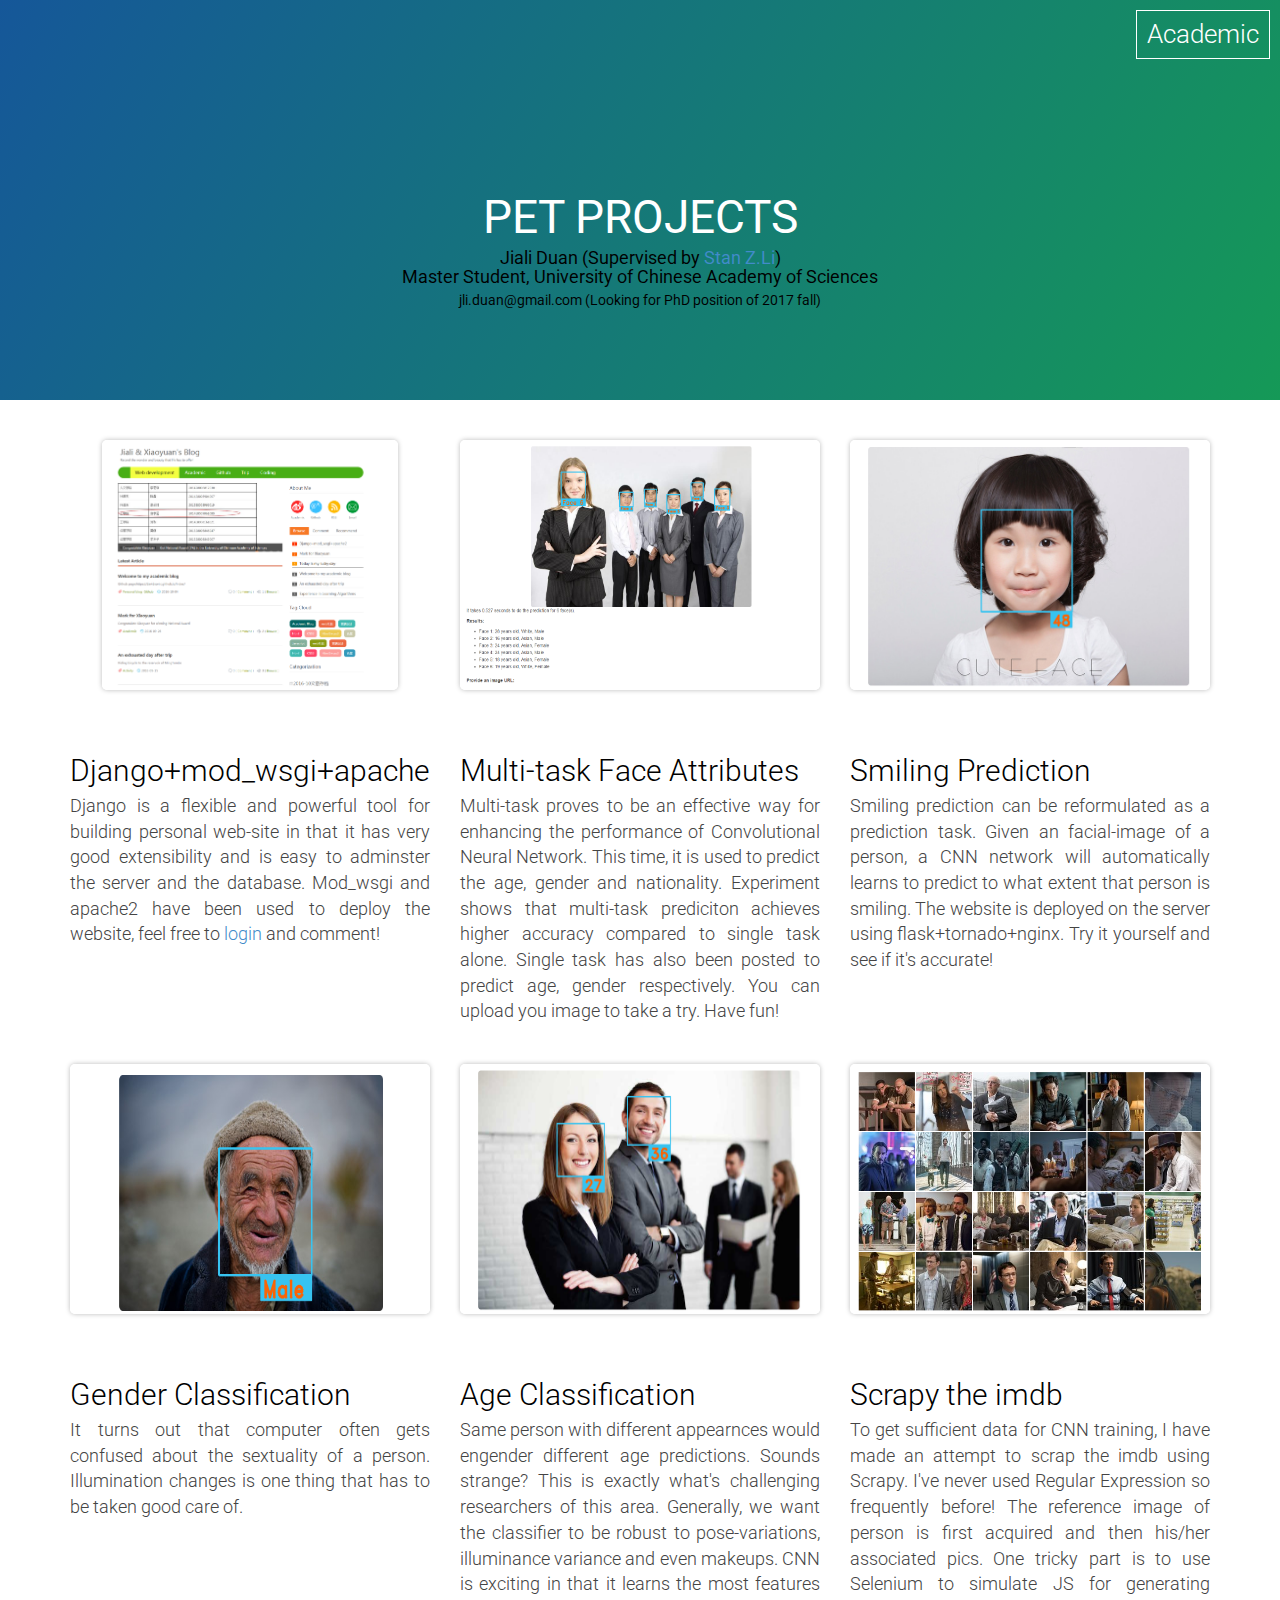
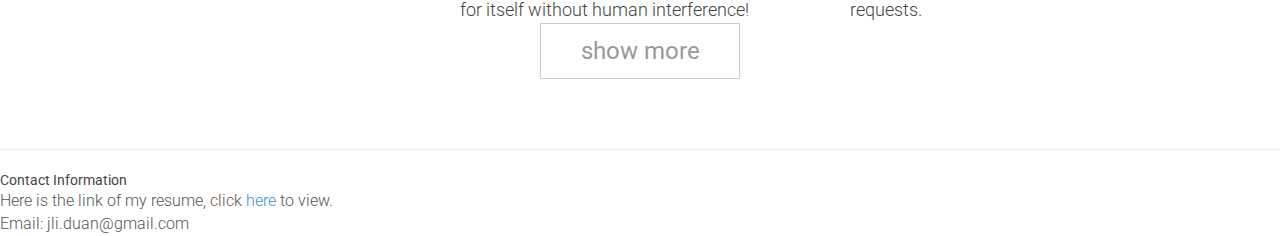
==== index.html @ deeccc16 "index" ====
<!DOCTYPE html>
<html>

  <head>
    <meta charset='utf-8'>
    <meta http-equiv="X-UA-Compatible" content="chrome=1">
    <meta name="description" content="Duanjiali.GitHub.io : Project Page">
    <link href="css/bootstrap.min.css" rel="stylesheet" media="screen">
    <link href="style.css" rel="stylesheet">
    <link href='http://fonts.googleapis.com/css?family=Roboto:400,300,500' rel='stylesheet' type='text/css'>
    <link href='stylesheets/github-light.css' rel='stylesheet' type='text/css'>
    <link href='stylesheets/sytlesheet.css' rel='stylesheet' type='text/css'>
    <script src="js/jquery-1.11.1.min.js"></script>
    <title>Pet Projects</title>
  </head>

  <body>

    <!-- HEADER -->
<div id="header" class="bg1">
  <div id="topnav">
    <ul>
      <li><a href="https://davidsonic.github.io/index/">Academic</a></li>
    </ul>
  </div>
  <div id="headerblob">
    <div id="headertext">
      <div id="headername">PET PROJECTS</div>
      <div id="htdesc">Jiali Duan (Supervised by <a href="http://www.cbsr.ia.ac.cn/users/szli/">Stan Z.Li</a>)</div>
      <div id="htdesc">Master Student, University of Chinese Academy of Sciences</div>
      <div id="htem">jli.duan@gmail.com (Looking for PhD position of 2017 fall)</div>
    </div>
  </div>
</div>

<div class="container">

   <div class="row">
       <div class="col-md-4"> 
           <div class="pp">
              <a href="http://159.226.21.92:5901">
                <img src="images/django-blog.png" class="imgb">
              </a>
           </div>
           <div class="ppt">Django+mod_wsgi+apache</div>
           <div class="ppd">Django is a flexible and powerful tool for building 
           personal web-site in that it has very good extensibility and is easy to adminster the server and the database. Mod_wsgi and apache2 have been used to deploy the website, feel free to <a href="http://159.226.21.92:5901"> login </a>and comment!</div>
       </div>

       <div class="col-md-4"> 
           <div class="pp">
              <a href="http://159.226.21.92/caffe_app/multi_task/">
                <img src="images/multi-task.png" class="imgb">
              </a>
           </div>
           <div class="ppt">Multi-task Face Attributes</div>
           <div class="ppd">Multi-task proves to be an effective way for enhancing the performance of Convolutional Neural Network. This time, it is used to predict the age, gender and nationality. Experiment shows that multi-task prediciton achieves higher accuracy compared to single task alone. Single task has also been posted to predict age, gender respectively. You can upload you image to take a try. Have fun!</div>
       </div>

       <div class="col-md-4"> 
           <div class="pp">
              <a href="http://159.226.21.92/caffe_app/smile/">
                <img src="images/smile.png" class="imgb">
              </a>
           </div>
           <div class="ppt">Smiling Prediction</div>
           <div class="ppd">Smiling prediction can be reformulated as a prediction task. Given an facial-image of a person, a CNN network will automatically learns to predict to what extent that person is smiling. The website is deployed on the server using flask+tornado+nginx. Try it yourself and see if it's accurate!</div>
       </div>

  </div>  
  <br><br>


     <div class="row">

       <div class="col-md-4"> 
           <div class="pp">
              <a href="http://159.226.21.92/caffe_app/gender">
                <img src="images/gender.png" class="imgb">
              </a>
           </div>
           <div class="ppt">Gender Classification</div>
           <div class="ppd">It turns out that computer often gets confused about the sextuality of a person. Illumination changes is one thing that has to be taken good care of.</div>
       </div>

       <div class="col-md-4"> 
           <div class="pp">
              <a href="http://159.226.21.92/caffe_app/age">
                <img src="images/age.png" class="imgb">
              </a>
           </div>
           <div class="ppt">Age Classification</div>
           <div class="ppd">Same person with different appearnces would engender different age predictions. Sounds strange? This is exactly what's challenging researchers of this area. Generally, we want the classifier to be robust to pose-variations, illuminance variance and even makeups. CNN is exciting in that it learns the most features for itself without human interference!</div>
       </div>

       <div class="col-md-4"> 
           <div class="pp">
              <a href="">
                <img src="images/spider.png" class="imgb">
              </a>
           </div>
           <div class="ppt">Scrapy the imdb</div>
           <div class="ppd">To get sufficient data for CNN training, I have made an attempt to scrap the imdb using Scrapy. I've never used Regular Expression so frequently before! The reference image of person is first acquired and then his/her associated pics. One tricky part is to use Selenium to simulate JS for generating requests.</div>
       </div>

     </div> 


     <div class="showmore" id="showmorepubs">
       show more
       </div>

    <div id="morepubs">

     <div class="row">

       <div class="col-md-4"> 
           <div class="pp">
              <a href="http://159.226.21.92/labelling/">
                <img src="images/labelling.png" class="imgb">
              </a>
           </div>
           <div class="ppt">Online Face Labelling</div>
           <div class="ppd">To collect enough training samples for facial attributes analysis, we develop an online face labelling system using django+uwsgi+nginx. The initial pictures for annotation already contain bounding boxes and facial landmarks. These metadata were obtained through requesting our crawled pictures to LinkFace API, a well known deep learning company. After that, people only have to semi-annotate the pictures for multi-task facial attributes recognition. </div>
       </div>

       <div class="col-md-4"> 
           <div class="pp">
              <a href="http://159.226.21.92/video_recog">
                <img src="images/video_recognition.png" class="imgb">
              </a>
           </div>
           <div class="ppt">Video Recognition</div>
           <div class="ppd">The academic and industrial community has seen a wide range of applications of CNN in image tasks, here we try CNN on the task of video recognition. Here we use the two-stream Convolultional network to capture the spatial stream and temporal stream respectively.</div>
       </div>

       <div class="col-md-4"> 
           <div class="pp">
              <a href="https://davidsonic.github.io/Project/face_detect.html">
                <img src="images/face-detection.png" class="imgb">
              </a>
           </div>
           <div class="ppt">Ultimate Face Detector</div>
           <div class="ppd">Previous face detectors are not as robust as we want them to be in terms of large pose-variations, occlusions, illumination changes and small faces. Therefore, I've trained a powerful a face detector that can handle the above issues with near real time efficiency. The detector achieves over 95% mAP on FDDB and is yet to be incorporated in a commercial application framework.</div>
       </div>

     </div> 


     <div class="row">

       <div class="col-md-4"> 
           <div class="pp">
              <a href="http://159.226.21.92/caffe_app/porn/">
                <img src="images/porn.png" class="imgb">
              </a>
           </div>
           <div class="ppt">Porn/Non-porn Classification</div>
           <div class="ppd">Thanks to the representation ability of CNN, the accuracy of image classification task is greatly enhanced. This demo is a simulation of Yahoo porn/non-porn classification engine.</div>
       </div>

       <div class="col-md-4"> 
           <div class="pp">
              <a href="https://davidsonic.github.io/Project/face_liveness.html">
                <img src="images/face-antispoofing.png" class="imgb">
              </a>
           </div>
           <div class="ppt">Face Antispoofing</div>
           <div class="ppd">Face liveness detection alias antispoofing is an important application of deep learning for online registration, especially to banks, stock company etc. It mainly consists of face detection and facial landmark detection module, followed by face recognition. This is an android implementation of face-antispoofing function.</div>
       </div>

       <div class="col-md-4"> 
           <div class="pp">
              <a href="">
                <img src="images/style-transfer.png" class="imgb">
              </a>
           </div>
           <div class="ppt">Style Transfer</div>
           <div class="ppd">The paper "A Neural Algorithm of Artistic Style" has aroused great interests among young researchers and young girls alike! Recently, I have seen that a lot of applications had updated their apps with this new fucntion. So I also implemented one myself for fun!</div>
       </div>

     </div> <!--row-->


      <div class="row">

       <div class="col-md-4"> 
           <div class="pp">
              <a href="http://159.226.21.92/caffe_app/face_detector/">
                <img src="images/face_cascade.png" class="imgb">
              </a>
           </div>
           <div class="ppt">Cascaded Face Detector</div>
           <div class="ppd">"A Convolutional Neural Network Cascade for Face Detection" is the first CVPR paper that employs cascaded CNN for face detection, which receives a wide range of attention from the acadmic community. The code is never published, therefore I reimplemented the 12-net, 24-net and 48-net for detection and calibration respectively following the paradigm of hard-negative mining.</div>
       </div>

       <div class="col-md-4"> 
           <div class="pp">
              <a href="http://159.226.21.92/caffe_app/similarity/">
                <img src="images/face-verification.png" class="imgb">
              </a>
           </div>
           <div class="ppt">Online Face Verification</div>
           <div class="ppd">Face Verification is the core module of face recognition. The process
           of face retrieval can be seen as a series of face verifications. DeepId2 is one of the most
           well-known face verification algorithms thanks to its loss design and its CNN architecture. Although more and more complicated network structures have been proposed, this one is classic!</div>
       </div>


       <div class="col-md-4"> 
           <div class="pp">
              <a href="https://davidsonic.github.io/Project/GAN.html">
                <img src="images/GAN2.png" class="imgb">
              </a>
           </div>
           <div class="ppt">Two Stage GAN</div>
           <div class="ppd">Although much progress has been made in Generative Adversarial Network, this one is considered to be another milestone in its latest development. It achieves the adverse function of Image Captioning--ie. given a text, output an image according to the description. The implementation of two-stage GAN involves the combination of Torch and Tensorflow, which is really exhilarating.</div>
       </div>

     </div> <!--row-->


     <div class="row">

     <div class="col-md-4"> 
           <div class="pp">
              <a href="https://davidsonic.github.io/Project/RL.html">
                <img src="images/RL-example.png" class="imgb">
              </a>
           </div>
           <div class="ppt">Reinforcement Learning</div>
           <div class="ppd">I only knew how to use A* and IDA* searching algorighms for solving the maze problem when I was participating ACM proramming competition. Now, thanks to the help of Reinforcement Learning, I could devise deep Q network to choose action based on the feedback of the environment. </div>
       </div>


     </div>


    </div>  <!--morepubs-->
</div> 

<hr>
  <div id="misc">
    <div>Contact Information</div>
    <div class="umisc">Here is the link of my resume, click <a href="">here </a>to view.</div>
    <div class="umisc">Email: jli.duan@gmail.com</div>
  </div>

  <!--place js at the end-->
  <script src="js/bootstrap.min.js"></script>
  <script>

  //
  var more_projects_shown = false;
$(document).ready(function() {
  $("#showmoreprojects").click(function() {
    if(!more_projects_shown) {
      $("#moreprojects").slideDown('fast', function() {
        $("#showmoreprojects").text('hide');
      });
      more_projects_shown = true;
    } else {
      $("#moreprojects").slideUp('fast', function() {
        $("#showmoreprojects").text('show more');
      });
      more_projects_shown = false;
    }
  });

  var more_pubs_shown = false;
  $("#showmorepubs").click(function() {
    if(!more_pubs_shown) {
      $("#morepubs").slideDown('fast', function() {
        $("#showmorepubs").text('hide');
      });
      more_pubs_shown = true;
    } else {
      $("#morepubs").slideUp('fast', function() {
        $("#showmorepubs").text('show more');
      });
      more_pubs_shown = false;
    }
  });

});

  //
  </script>
  </body>
</html>
---- style.css ----
html, body {
  height: 100%;
  font-family: 'Roboto', sans-serif;
  color: #444;
}
#header {
  width: 100%;
  height: 400px;
  font-weight: 300;
  color: white;
  margin-bottom: 40px;
}

.bg1 {
  padding:2rem 1rem;
  background-color:#159957;
  background-image: linear-gradient(120deg,#155799,#159957);
}
.bg2 {
  background-color: #299DB6;
}
#headerblob {
  text-align:center;
  margin-left:auto;
  margin-right:auto;
  margin-top: 165px;
}
#headertext {
  font-size: 26px;
  font-weight: 400;
}
.imgme {
  border: 3px solid white;
  /* box-shadow: #AAA 0px 0px 4px 0px; */
  float: left;
}
#headername {
  font-size: 46px;
  font-weight: 400;
  color:white;
}
#htname {
  font-size: 46px;
  font-weight: 400;
  color:black;
}
#htdesc {
  font-size: 18px;
  font-weight: 380;
  margin-top: -6px;
  color:black;
}
#htem {
  font-size: 14px;
  font-weight: 380;
  color:black;
}
@media (max-width: 768px) {
  #headerblob {
    text-align: center;
    position: absolute;
    top: 100px;
    left: 0;
    width: 100%;

  }
  .imgme {
    float: none;
  }
  #headertext {
    margin: 20px 0;
  }
  #htname {
    font-size: 28px;
  }
  #htdesc {
    font-size: 16px;
  }
}
#topnav {
  position: absolute;
  top: 0;
  right: 0;
  padding: 5px 10px 5px 10px;
  margin: 10px;
  border: 1px solid #FFF;
}
#topnav a {
  color: white;
}
#topnav a:hover {
  text-decoration: none;
}
ul {
  list-style: none;
  margin: 0;
  padding: 0;
}
li {
  display: inline;
}
#topnav ul {
  font-size: 26px;
}
.svgico {
  display: inline-block;
}
#timeline {
  font-size: 20px;
  font-weight: 300;
}
@media (min-width: 768px) {
  .timelineitem:nth-child(odd) {
    margin-left: 50%;
    border-left: 5px solid #333;
    text-align: left;
  }
  .timelineitem:nth-child(even) {
    margin-right: 50%;
    margin-left: 5px;
    border-right: 5px solid #333;
    text-align: right;
  }
  .timelineitem {
    width: 50%;
    position: relative;
    padding: 0px 10px 0px 10px;
  }
  .timelineitem:nth-child(odd):before {
   left: -8px;
  }
  .timelineitem:nth-child(even):before {
    right: -8px;
  }
}

.timelineitem:before {
  width: 11px;
  height: 11px;
  background: #333;
  content: "";
  display: block;
  position: absolute;
  top: 0;
  border-radius: 5px;
}

@media (max-width: 767px) {
  .timelineitem {
    border-left: 5px solid #333;
    text-align: left;
    margin-left: 10px;
    padding: 5px;
    position: relative;
  }
  .timelineitem:before {
    left: -8px;
  }
}

.tdate {
  font-size: 18px;
  font-weight: 400;
  margin-bottom: -5px;
  color: rgb(132,0,0);
}
.ttitle {
  font-size: 20px;
  font-weight: 400;
}
.tdesc {
  font-size: 18px;
  font-weight: 300;
}
@media (max-width: 768px) {
  .tdate {
    font-size: 16px;
  }
  .ttitle {
    font-size: 16px;
  }
  .tdesc {
    font-size: 16px;
  }
}
.thigh {
  color: #070;
}
.quote {
  color: #777;
  text-align: center;
  font-style: italic;
  font-weight: 300;
  padding: 90px 0 50px;
}
.quote blockquote {
  font-size: 28px;
}
h2 {
  text-align: center;
  font-weight: 300;
  font-size: 50px;
  padding: 30px 0px 40px;
}
#sitefooter {
  height: 300px;
  margin-top: 200px;
  background-color: #F1F3F4;
}
hr.soft {
  border: 0;
  height: 1px;
  background-image: -webkit-linear-gradient(left, rgba(0,0,0,0), rgba(0,0,0,0.75), rgba(0,0,0,0)); 
  background-image:    -moz-linear-gradient(left, rgba(0,0,0,0), rgba(0,0,0,0.75), rgba(0,0,0,0)); 
  background-image:     -ms-linear-gradient(left, rgba(0,0,0,0), rgba(0,0,0,0.75), rgba(0,0,0,0)); 
  background-image:      -o-linear-gradient(left, rgba(0,0,0,0), rgba(0,0,0,0.75), rgba(0,0,0,0)); 
  padding: 0;
  margin: 0;
}
.pubt {
  font-size: 22px;
  font-weight:400;
  color: #000;
}
@media (max-width: 768px) {
  .pubt {
    text-align: center;
    margin-top: 10px;
    margin-bottom: 10px;
  }
  .pubd {
    text-align: justify;
  }
}
.pubd {  
  font-size: 18px;
  font-weight: 300;
}
.pubimg {
  text-align: center;
}
.pubimg img {
  max-width: 100%;
}
.puba {
  font-size: 18px;
  color: #900;
}
.pubv {
  color: #090;
  font-size: 16px;
}
.publ {
  padding-top: 10px;
}
.publ li {
  border: 1px solid #CCC;
  padding: 5px;
  margin: 5px 2px;
  display: inline-block;
}
.pubwrap {
  padding-bottom: 20px;
  margin-bottom: 50px;
  border-bottom: 1px solid #DDD;
}
.pub {
}
.pp {
  text-align: center;
  margin-bottom: 60px;
}
.pp img {
  border: 3px solid #FFF;
  box-shadow: #BBB 0px 0px 5px 0px;
}
.imgb {
  max-width: 100%;
  height:250px;
  border-radius: 5px;
}
.imgsm {
  max-width: 100%;
  border-radius: 5px;
}
.ppt {
  font-size: 30px;
  font-weight: 300;
  color: #000;
  margin-top: 20px;
}
.ppd {
  font-size: 18px;
  text-align: justify;
  color: #444;
  font-weight: 300;
}
.pp blockquote {
  text-align: right;
}
#moreprojects {
  display: none;
}
#morepubs {
  display: none;
}
.showmore {
  border: 1px solid #CCC;
  padding: 10px;
  font-size: 24px;
  width: 200px;
  text-align: center;
  color: #999;
  margin: 0px auto;
  cursor: pointer;
  margin-bottom: 50px;
}
.showmore:hover {
  color: #333;
}

.miscitem {
  margin: 10px 0px 60px;
}
.miscimg img {
  height: 50px;
  float: left;
  margin-right: 10px;
  margin-top: -10px;
}
.colorrect {
  width: 50px;
  height: 50px;
  float: left;
  margin-right: 10px;
  margin-top: -10px;
  background-color: #444;
}
.miscd {
  font-size: 18px;
  font-weight: 300;
}

.umisc {
  font-size: 16px;
  font-weight: 300;
  color: #555;
}
.ctr {
  text-align: center;
  margin-bottom: 40px;
}
.hht {
  font-size: 20px;
  margin-bottom: 20px;
  font-weight: 300;
}
.ts {
  font-size: 20px;
  margin-bottom: 5px;
  font-weight: 300;
}
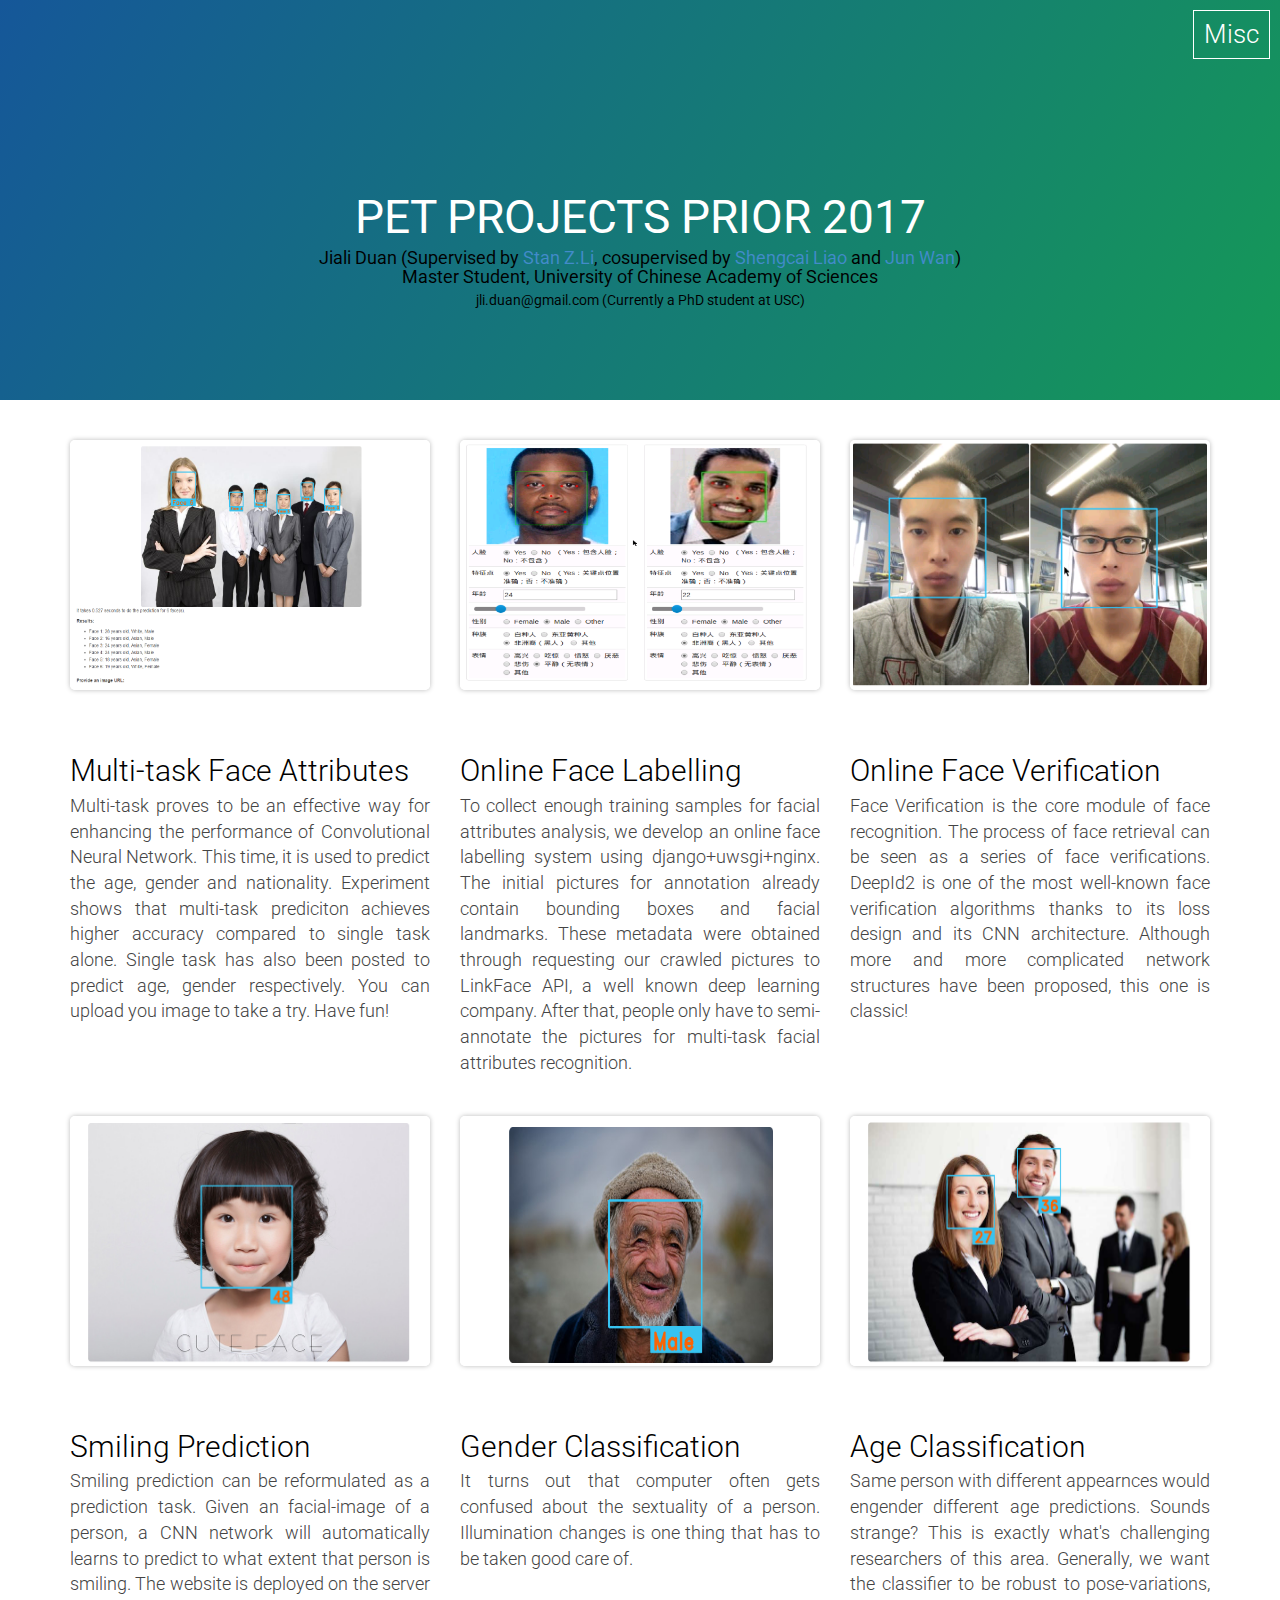
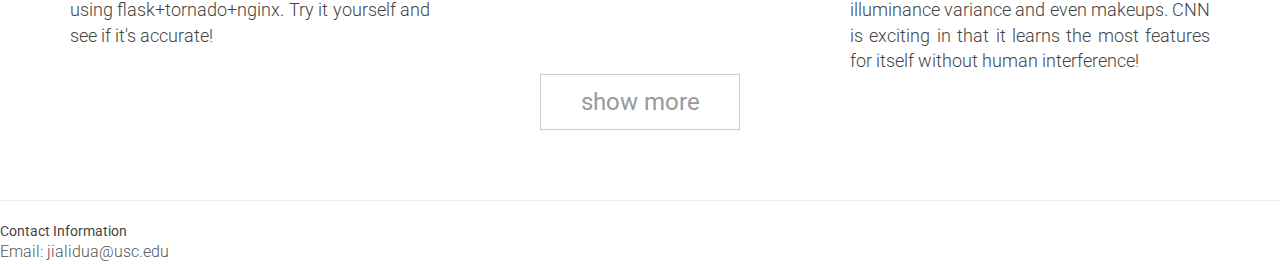
==== commit 2e217b49: "projects before 2017" ====
--- a/index.html
+++ b/index.html
@@ -11,7 +11,7 @@
     <link href='stylesheets/github-light.css' rel='stylesheet' type='text/css'>
     <link href='stylesheets/sytlesheet.css' rel='stylesheet' type='text/css'>
     <script src="js/jquery-1.11.1.min.js"></script>
-    <title>Pet Projects</title>
+    <title>Pet Projects before 2017</title>
   </head>
 
   <body>
@@ -20,15 +20,15 @@
 <div id="header" class="bg1">
   <div id="topnav">
     <ul>
-      <li><a href="https://davidsonic.github.io/index/">Academic</a></li>
+      <li><a href="https://davidsonic.github.io/misc/">Misc</a></li>
     </ul>
   </div>
   <div id="headerblob">
     <div id="headertext">
-      <div id="headername">PET PROJECTS</div>
-      <div id="htdesc">Jiali Duan (Supervised by <a href="http://www.cbsr.ia.ac.cn/users/szli/">Stan Z.Li</a>)</div>
+      <div id="headername">PET PROJECTS PRIOR 2017</div>
+      <div id="htdesc">Jiali Duan (Supervised by <a href="http://www.cbsr.ia.ac.cn/users/szli/">Stan Z.Li</a>, cosupervised by <a href="http://www.cbsr.ia.ac.cn/users/scliao/">Shengcai Liao</a> and <a href="http://www.cbsr.ia.ac.cn/users/jwan/">Jun Wan</a>)</div>
       <div id="htdesc">Master Student, University of Chinese Academy of Sciences</div>
-      <div id="htem">jli.duan@gmail.com (Looking for PhD position of 2017 fall)</div>
+      <div id="htem">jli.duan@gmail.com (Currently a PhD student at USC)</div>
     </div>
   </div>
 </div>
@@ -36,16 +36,7 @@
 <div class="container">
 
    <div class="row">
-       <div class="col-md-4"> 
-           <div class="pp">
-              <a href="http://159.226.21.92:5901">
-                <img src="images/django-blog.png" class="imgb">
-              </a>
-           </div>
-           <div class="ppt">Django+mod_wsgi+apache</div>
-           <div class="ppd">Django is a flexible and powerful tool for building 
-           personal web-site in that it has very good extensibility and is easy to adminster the server and the database. Mod_wsgi and apache2 have been used to deploy the website, feel free to <a href="http://159.226.21.92:5901"> login </a>and comment!</div>
-       </div>
+
 
        <div class="col-md-4"> 
            <div class="pp">
@@ -57,64 +48,9 @@
            <div class="ppd">Multi-task proves to be an effective way for enhancing the performance of Convolutional Neural Network. This time, it is used to predict the age, gender and nationality. Experiment shows that multi-task prediciton achieves higher accuracy compared to single task alone. Single task has also been posted to predict age, gender respectively. You can upload you image to take a try. Have fun!</div>
        </div>
 
-       <div class="col-md-4"> 
-           <div class="pp">
-              <a href="http://159.226.21.92/caffe_app/smile/">
-                <img src="images/smile.png" class="imgb">
-              </a>
-           </div>
-           <div class="ppt">Smiling Prediction</div>
-           <div class="ppd">Smiling prediction can be reformulated as a prediction task. Given an facial-image of a person, a CNN network will automatically learns to predict to what extent that person is smiling. The website is deployed on the server using flask+tornado+nginx. Try it yourself and see if it's accurate!</div>
-       </div>
-
-  </div>  
-  <br><br>
-
-
-     <div class="row">
-
-       <div class="col-md-4"> 
-           <div class="pp">
-              <a href="http://159.226.21.92/caffe_app/gender">
-                <img src="images/gender.png" class="imgb">
-              </a>
-           </div>
-           <div class="ppt">Gender Classification</div>
-           <div class="ppd">It turns out that computer often gets confused about the sextuality of a person. Illumination changes is one thing that has to be taken good care of.</div>
-       </div>
-
-       <div class="col-md-4"> 
-           <div class="pp">
-              <a href="http://159.226.21.92/caffe_app/age">
-                <img src="images/age.png" class="imgb">
-              </a>
-           </div>
-           <div class="ppt">Age Classification</div>
-           <div class="ppd">Same person with different appearnces would engender different age predictions. Sounds strange? This is exactly what's challenging researchers of this area. Generally, we want the classifier to be robust to pose-variations, illuminance variance and even makeups. CNN is exciting in that it learns the most features for itself without human interference!</div>
-       </div>
-
-       <div class="col-md-4"> 
-           <div class="pp">
-              <a href="">
-                <img src="images/spider.png" class="imgb">
-              </a>
-           </div>
-           <div class="ppt">Scrapy the imdb</div>
-           <div class="ppd">To get sufficient data for CNN training, I have made an attempt to scrap the imdb using Scrapy. I've never used Regular Expression so frequently before! The reference image of person is first acquired and then his/her associated pics. One tricky part is to use Selenium to simulate JS for generating requests.</div>
-       </div>
-
-     </div> 
-
-
-     <div class="showmore" id="showmorepubs">
-       show more
-       </div>
-
-    <div id="morepubs">
-
-     <div class="row">
-
-       <div class="col-md-4"> 
+
+
+       <div class="col-md-4">
            <div class="pp">
               <a href="http://159.226.21.92/labelling/">
                 <img src="images/labelling.png" class="imgb">
@@ -124,77 +60,8 @@
            <div class="ppd">To collect enough training samples for facial attributes analysis, we develop an online face labelling system using django+uwsgi+nginx. The initial pictures for annotation already contain bounding boxes and facial landmarks. These metadata were obtained through requesting our crawled pictures to LinkFace API, a well known deep learning company. After that, people only have to semi-annotate the pictures for multi-task facial attributes recognition. </div>
        </div>
 
-       <div class="col-md-4"> 
-           <div class="pp">
-              <a href="http://159.226.21.92/video_recog">
-                <img src="images/video_recognition.png" class="imgb">
-              </a>
-           </div>
-           <div class="ppt">Video Recognition</div>
-           <div class="ppd">The academic and industrial community has seen a wide range of applications of CNN in image tasks, here we try CNN on the task of video recognition. Here we use the two-stream Convolultional network to capture the spatial stream and temporal stream respectively.</div>
-       </div>
-
-       <div class="col-md-4"> 
-           <div class="pp">
-              <a href="https://davidsonic.github.io/Project/face_detect.html">
-                <img src="images/face-detection.png" class="imgb">
-              </a>
-           </div>
-           <div class="ppt">Ultimate Face Detector</div>
-           <div class="ppd">Previous face detectors are not as robust as we want them to be in terms of large pose-variations, occlusions, illumination changes and small faces. Therefore, I've trained a powerful a face detector that can handle the above issues with near real time efficiency. The detector achieves over 95% mAP on FDDB and is yet to be incorporated in a commercial application framework.</div>
-       </div>
-
-     </div> 
-
-
-     <div class="row">
-
-       <div class="col-md-4"> 
-           <div class="pp">
-              <a href="http://159.226.21.92/caffe_app/porn/">
-                <img src="images/porn.png" class="imgb">
-              </a>
-           </div>
-           <div class="ppt">Porn/Non-porn Classification</div>
-           <div class="ppd">Thanks to the representation ability of CNN, the accuracy of image classification task is greatly enhanced. This demo is a simulation of Yahoo porn/non-porn classification engine.</div>
-       </div>
-
-       <div class="col-md-4"> 
-           <div class="pp">
-              <a href="https://davidsonic.github.io/Project/face_liveness.html">
-                <img src="images/face-antispoofing.png" class="imgb">
-              </a>
-           </div>
-           <div class="ppt">Face Antispoofing</div>
-           <div class="ppd">Face liveness detection alias antispoofing is an important application of deep learning for online registration, especially to banks, stock company etc. It mainly consists of face detection and facial landmark detection module, followed by face recognition. This is an android implementation of face-antispoofing function.</div>
-       </div>
-
-       <div class="col-md-4"> 
-           <div class="pp">
-              <a href="">
-                <img src="images/style-transfer.png" class="imgb">
-              </a>
-           </div>
-           <div class="ppt">Style Transfer</div>
-           <div class="ppd">The paper "A Neural Algorithm of Artistic Style" has aroused great interests among young researchers and young girls alike! Recently, I have seen that a lot of applications had updated their apps with this new fucntion. So I also implemented one myself for fun!</div>
-       </div>
-
-     </div> <!--row-->
-
-
-      <div class="row">
-
-       <div class="col-md-4"> 
-           <div class="pp">
-              <a href="http://159.226.21.92/caffe_app/face_detector/">
-                <img src="images/face_cascade.png" class="imgb">
-              </a>
-           </div>
-           <div class="ppt">Cascaded Face Detector</div>
-           <div class="ppd">"A Convolutional Neural Network Cascade for Face Detection" is the first CVPR paper that employs cascaded CNN for face detection, which receives a wide range of attention from the acadmic community. The code is never published, therefore I reimplemented the 12-net, 24-net and 48-net for detection and calibration respectively following the paradigm of hard-negative mining.</div>
-       </div>
-
-       <div class="col-md-4"> 
+
+       <div class="col-md-4">
            <div class="pp">
               <a href="http://159.226.21.92/caffe_app/similarity/">
                 <img src="images/face-verification.png" class="imgb">
@@ -207,7 +74,119 @@
        </div>
 
 
-       <div class="col-md-4"> 
+
+
+  </div>  
+  <br><br>
+
+
+     <div class="row">
+
+         <div class="col-md-4">
+           <div class="pp">
+              <a href="http://159.226.21.92/caffe_app/smile/">
+                <img src="images/smile.png" class="imgb">
+              </a>
+           </div>
+           <div class="ppt">Smiling Prediction</div>
+           <div class="ppd">Smiling prediction can be reformulated as a prediction task. Given an facial-image of a person, a CNN network will automatically learns to predict to what extent that person is smiling. The website is deployed on the server using flask+tornado+nginx. Try it yourself and see if it's accurate!</div>
+       </div>
+
+       <div class="col-md-4">
+           <div class="pp">
+              <a href="http://159.226.21.92/caffe_app/gender">
+                <img src="images/gender.png" class="imgb">
+              </a>
+           </div>
+           <div class="ppt">Gender Classification</div>
+           <div class="ppd">It turns out that computer often gets confused about the sextuality of a person. Illumination changes is one thing that has to be taken good care of.</div>
+       </div>
+
+       <div class="col-md-4">
+           <div class="pp">
+              <a href="http://159.226.21.92/caffe_app/age">
+                <img src="images/age.png" class="imgb">
+              </a>
+           </div>
+           <div class="ppt">Age Classification</div>
+           <div class="ppd">Same person with different appearnces would engender different age predictions. Sounds strange? This is exactly what's challenging researchers of this area. Generally, we want the classifier to be robust to pose-variations, illuminance variance and even makeups. CNN is exciting in that it learns the most features for itself without human interference!</div>
+       </div>
+
+
+
+     </div> 
+
+
+     <div class="showmore" id="showmorepubs">
+       show more
+       </div>
+
+    <div id="morepubs">
+
+     <div class="row">
+
+         <div class="col-md-4">
+           <div class="pp">
+              <a href="https://davidsonic.github.io/Project/face_liveness.html">
+                <img src="images/face-antispoofing.png" class="imgb">
+              </a>
+           </div>
+           <div class="ppt">Face Antispoofing</div>
+           <div class="ppd">Face liveness detection alias antispoofing is an important application of deep learning for online registration, especially to banks, stock company etc. It mainly consists of face detection and facial landmark detection module, followed by face recognition. This is an android implementation of face-antispoofing function.</div>
+       </div>
+
+       <div class="col-md-4">
+           <div class="pp">
+              <a href="https://github.com/davidsonic/scrapy_imdb">
+                <img src="images/spider.png" class="imgb">
+              </a>
+           </div>
+           <div class="ppt">Scrapy the imdb</div>
+           <div class="ppd">To get sufficient data for CNN training, I have made an attempt to scrap the imdb using Scrapy. I've never used Regular Expression so frequently before! The reference image of person is first acquired and then his/her associated pics. One tricky part is to use Selenium to simulate JS for generating requests.</div>
+       </div>
+
+         <div class="col-md-4">
+           <div class="pp">
+              <a href="http://159.226.21.92/caffe_app/porn/">
+                <img src="images/porn.png" class="imgb">
+              </a>
+           </div>
+           <div class="ppt">Porn/Non-porn Classification</div>
+           <div class="ppd">Thanks to the representation ability of CNN, the accuracy of image classification task is greatly enhanced. This demo is a simulation of Yahoo porn/non-porn classification engine.</div>
+       </div>
+
+
+
+     </div> 
+
+
+
+      <div class="row">
+
+          <div class="col-md-4">
+           <div class="pp">
+              <a href="https://davidsonic.github.io/Project/face_detect.html">
+                <img src="images/face-detection.png" class="imgb">
+              </a>
+           </div>
+           <div class="ppt">Ultimate Face Detector</div>
+           <div class="ppd">Previous face detectors are not as robust as we want them to be in terms of large pose-variations, occlusions, illumination changes and small faces. Therefore, I've trained a powerful a face detector that can handle the above issues with near real time efficiency. The detector achieves over 95% mAP on FDDB and is yet to be incorporated in a commercial application framework.</div>
+       </div>
+
+
+       <div class="col-md-4">
+           <div class="pp">
+              <a href="https://davidsonic.github.io/Project/RL.html">
+                <img src="images/RL-example.png" class="imgb">
+              </a>
+           </div>
+           <div class="ppt">Reinforcement Learning</div>
+           <div class="ppd">I only knew how to use A* and IDA* searching algorighms for solving the maze problem when I was participating ACM proramming competition. Now, thanks to the help of Reinforcement Learning, I could devise deep Q network to choose action based on the feedback of the environment. </div>
+     </div>
+
+
+
+       <div class="col-md-4">
            <div class="pp">
               <a href="https://davidsonic.github.io/Project/GAN.html">
                 <img src="images/GAN2.png" class="imgb">
@@ -217,23 +196,64 @@
            <div class="ppd">Although much progress has been made in Generative Adversarial Network, this one is considered to be another milestone in its latest development. It achieves the adverse function of Image Captioning--ie. given a text, output an image according to the description. The implementation of two-stage GAN involves the combination of Torch and Tensorflow, which is really exhilarating.</div>
        </div>
 
+
      </div> <!--row-->
 
 
      <div class="row">
 
-     <div class="col-md-4"> 
-           <div class="pp">
-              <a href="https://davidsonic.github.io/Project/RL.html">
-                <img src="images/RL-example.png" class="imgb">
-              </a>
-           </div>
-           <div class="ppt">Reinforcement Learning</div>
-           <div class="ppd">I only knew how to use A* and IDA* searching algorighms for solving the maze problem when I was participating ACM proramming competition. Now, thanks to the help of Reinforcement Learning, I could devise deep Q network to choose action based on the feedback of the environment. </div>
+         <div class="col-md-4">
+           <div class="pp">
+              <a href="http://159.226.21.92/caffe_app/face_detector/">
+                <img src="images/face_cascade.png" class="imgb">
+              </a>
+           </div>
+           <div class="ppt">Cascaded Face Detector</div>
+           <div class="ppd">"A Convolutional Neural Network Cascade for Face Detection" is the first CVPR paper that employs cascaded CNN for face detection, which receives a wide range of attention from the acadmic community. The code is never published, therefore I reimplemented the 12-net, 24-net and 48-net for detection and calibration respectively following the paradigm of hard-negative mining.</div>
+       </div>
+
+
+         <div class="col-md-4">
+           <div class="pp">
+              <a href="">
+                <img src="images/style-transfer.png" class="imgb">
+              </a>
+           </div>
+           <div class="ppt">Style Transfer</div>
+           <div class="ppd">The paper "A Neural Algorithm of Artistic Style" has aroused great interests among young researchers and young girls alike! Recently, I have seen that a lot of applications had updated their apps with this new fucntion. So I also implemented one myself for fun!</div>
+       </div>
+
+
+         <div class="col-md-4">
+           <div class="pp">
+              <a href="">
+                <img src="images/django-blog.png" class="imgb">
+              </a>
+           </div>
+           <div class="ppt">Django+mod_wsgi+apache</div>
+           <div class="ppd">Django is a flexible and powerful tool for building
+           personal web-site in that it has very good extensibility and is easy to adminster the server and the database. Mod_wsgi and apache2 have been used to deploy the website, feel free to <a href="http://159.226.21.92:5901"> login </a>and comment!</div>
        </div>
 
 
      </div>
+
+
+        <div class="row">
+            <div class="col-md-4">
+           <div class="pp">
+              <a href="http://159.226.21.92/video_recog">
+                <img src="images/video_recognition.png" class="imgb">
+              </a>
+           </div>
+           <div class="ppt">Video Recognition</div>
+           <div class="ppd">The academic and industrial community has seen a wide range of applications of CNN in image tasks, here we try CNN on the task of video recognition. Here we use the two-stream Convolultional network to capture the spatial stream and temporal stream respectively.</div>
+       </div>
+            <!--row-->
+
+
+
+        </div>
 
 
     </div>  <!--morepubs-->
@@ -242,8 +262,7 @@
 <hr>
   <div id="misc">
     <div>Contact Information</div>
-    <div class="umisc">Here is the link of my resume, click <a href="">here </a>to view.</div>
-    <div class="umisc">Email: jli.duan@gmail.com</div>
+    <div class="umisc">Email: jialidua@usc.edu</div>
   </div>
 
   <!--place js at the end-->
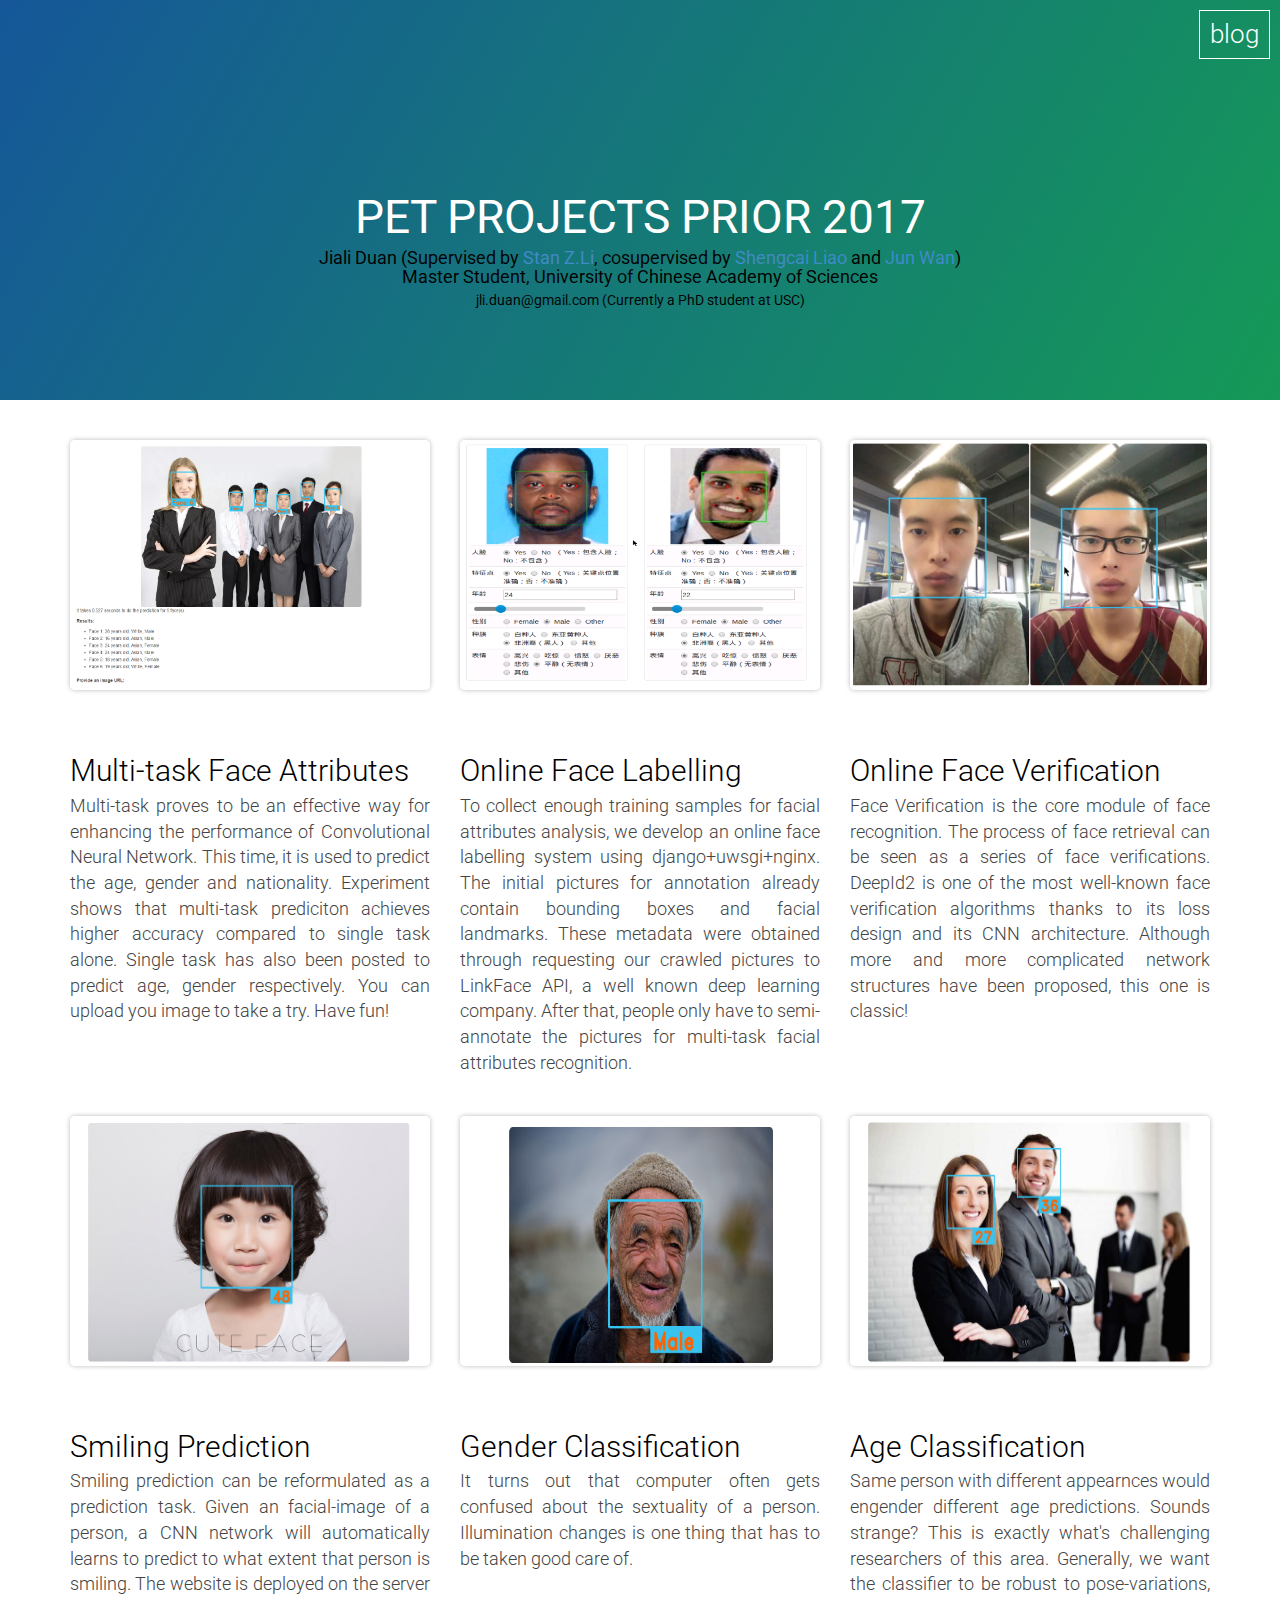
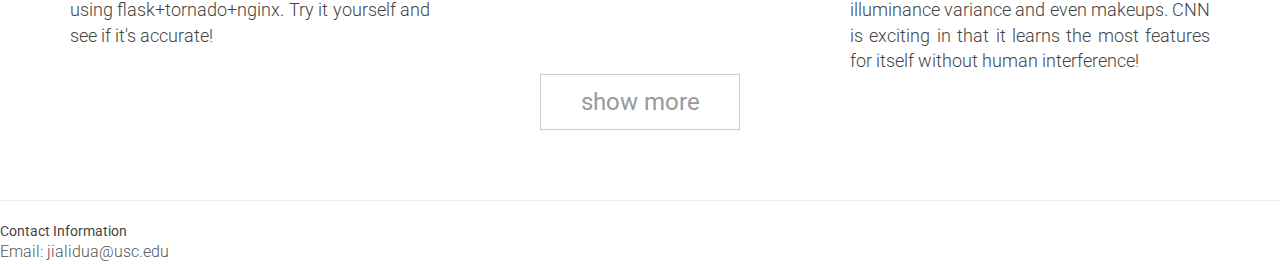
==== commit 2c416ae9: "projects before 2017" ====
--- a/index.html
+++ b/index.html
@@ -20,7 +20,7 @@
 <div id="header" class="bg1">
   <div id="topnav">
     <ul>
-      <li><a href="https://davidsonic.github.io/misc/">Misc</a></li>
+      <li><a href="http://lids-test.usc.edu:1313/">blog</a></li>
     </ul>
   </div>
   <div id="headerblob">
@@ -204,7 +204,7 @@
 
          <div class="col-md-4">
            <div class="pp">
-              <a href="http://159.226.21.92/caffe_app/face_detector/">
+              <a href="">
                 <img src="images/face_cascade.png" class="imgb">
               </a>
            </div>
@@ -242,7 +242,7 @@
         <div class="row">
             <div class="col-md-4">
            <div class="pp">
-              <a href="http://159.226.21.92/video_recog">
+              <a href="">
                 <img src="images/video_recognition.png" class="imgb">
               </a>
            </div>
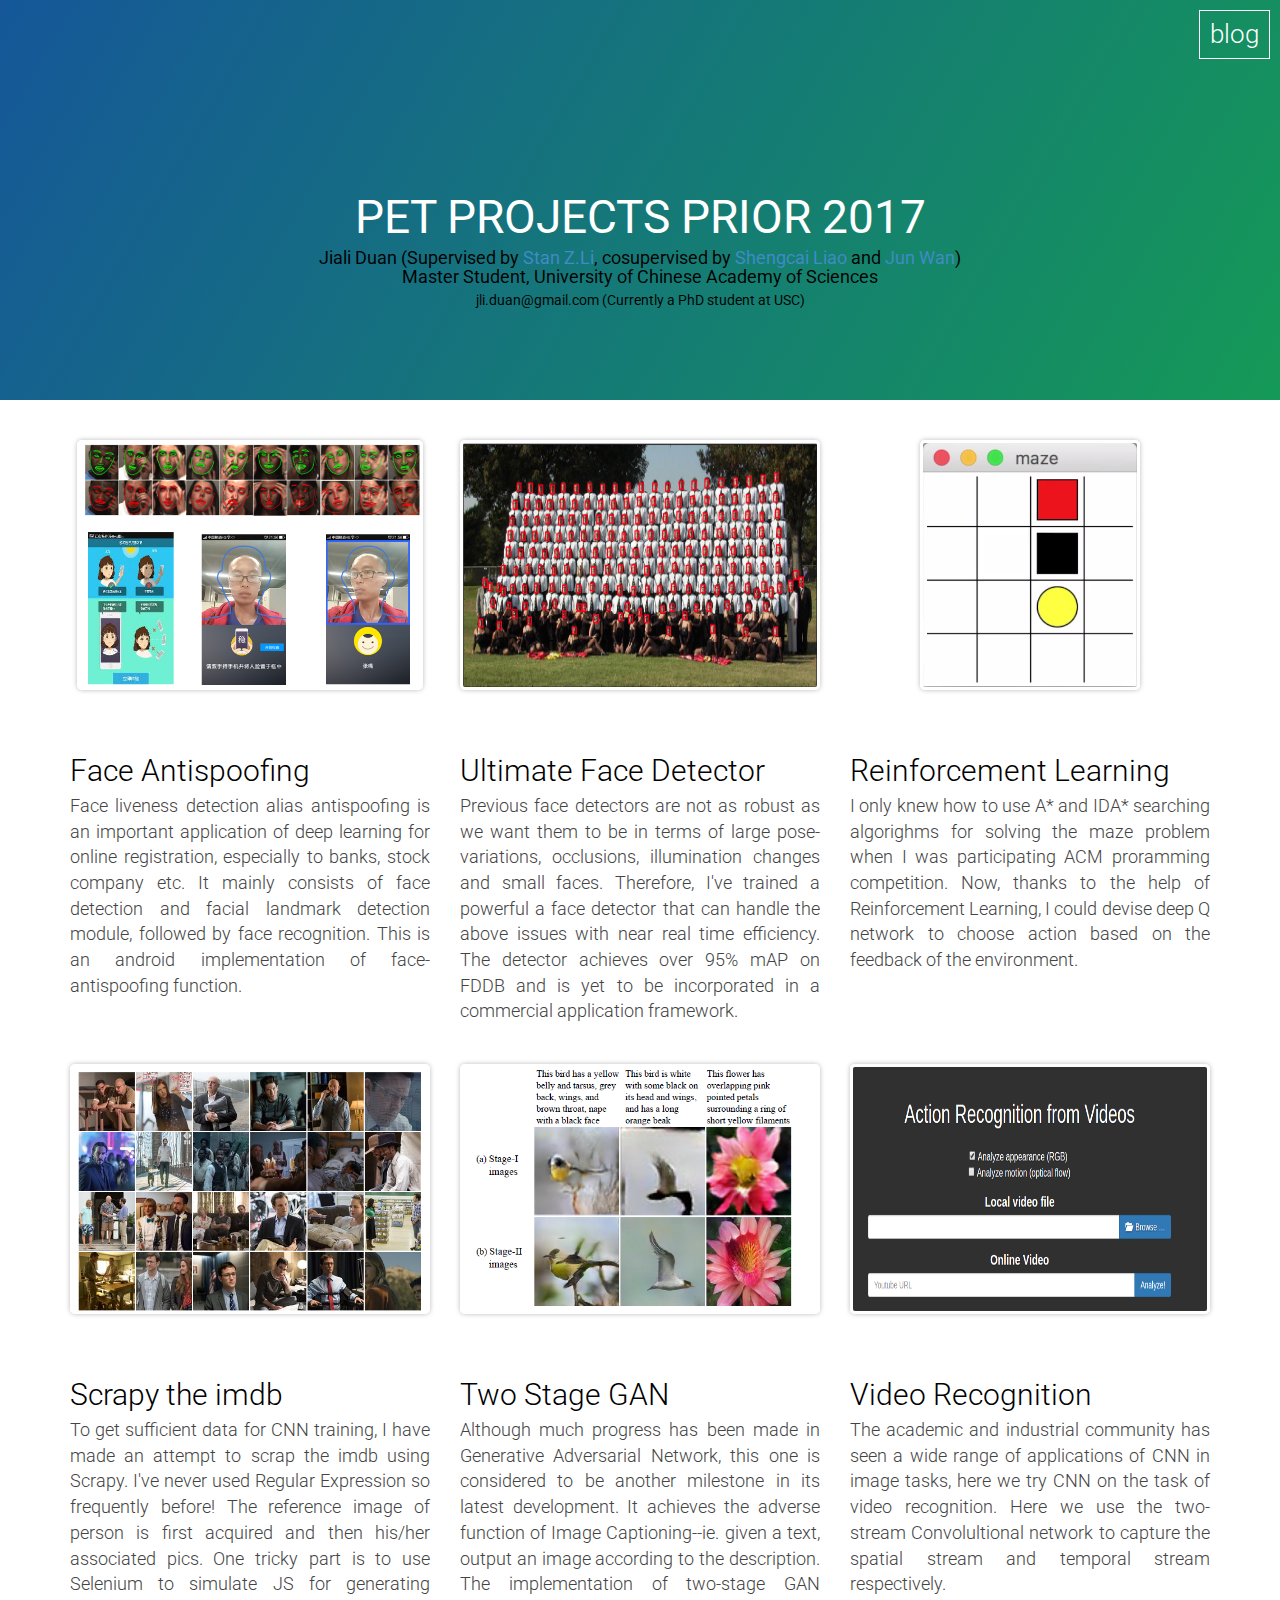
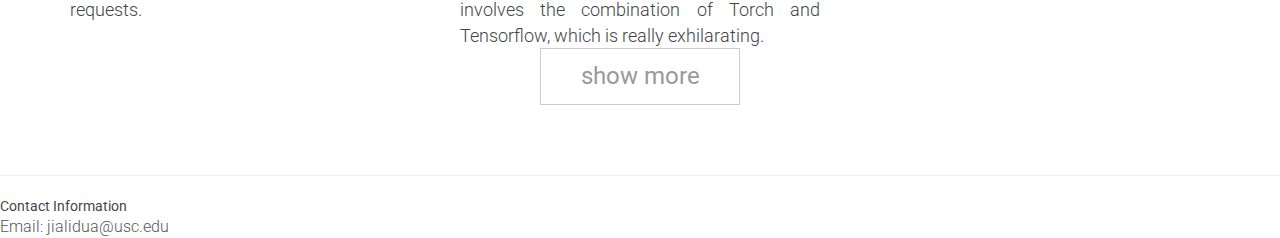
==== commit 75f4cd09: "projects before 2017" ====
--- a/index.html
+++ b/index.html
@@ -37,95 +37,7 @@
 
    <div class="row">
 
-
-       <div class="col-md-4"> 
-           <div class="pp">
-              <a href="http://159.226.21.92/caffe_app/multi_task/">
-                <img src="images/multi-task.png" class="imgb">
-              </a>
-           </div>
-           <div class="ppt">Multi-task Face Attributes</div>
-           <div class="ppd">Multi-task proves to be an effective way for enhancing the performance of Convolutional Neural Network. This time, it is used to predict the age, gender and nationality. Experiment shows that multi-task prediciton achieves higher accuracy compared to single task alone. Single task has also been posted to predict age, gender respectively. You can upload you image to take a try. Have fun!</div>
-       </div>
-
-
-
        <div class="col-md-4">
-           <div class="pp">
-              <a href="http://159.226.21.92/labelling/">
-                <img src="images/labelling.png" class="imgb">
-              </a>
-           </div>
-           <div class="ppt">Online Face Labelling</div>
-           <div class="ppd">To collect enough training samples for facial attributes analysis, we develop an online face labelling system using django+uwsgi+nginx. The initial pictures for annotation already contain bounding boxes and facial landmarks. These metadata were obtained through requesting our crawled pictures to LinkFace API, a well known deep learning company. After that, people only have to semi-annotate the pictures for multi-task facial attributes recognition. </div>
-       </div>
-
-
-       <div class="col-md-4">
-           <div class="pp">
-              <a href="http://159.226.21.92/caffe_app/similarity/">
-                <img src="images/face-verification.png" class="imgb">
-              </a>
-           </div>
-           <div class="ppt">Online Face Verification</div>
-           <div class="ppd">Face Verification is the core module of face recognition. The process
-           of face retrieval can be seen as a series of face verifications. DeepId2 is one of the most
-           well-known face verification algorithms thanks to its loss design and its CNN architecture. Although more and more complicated network structures have been proposed, this one is classic!</div>
-       </div>
-
-
-
-
-  </div>  
-  <br><br>
-
-
-     <div class="row">
-
-         <div class="col-md-4">
-           <div class="pp">
-              <a href="http://159.226.21.92/caffe_app/smile/">
-                <img src="images/smile.png" class="imgb">
-              </a>
-           </div>
-           <div class="ppt">Smiling Prediction</div>
-           <div class="ppd">Smiling prediction can be reformulated as a prediction task. Given an facial-image of a person, a CNN network will automatically learns to predict to what extent that person is smiling. The website is deployed on the server using flask+tornado+nginx. Try it yourself and see if it's accurate!</div>
-       </div>
-
-       <div class="col-md-4">
-           <div class="pp">
-              <a href="http://159.226.21.92/caffe_app/gender">
-                <img src="images/gender.png" class="imgb">
-              </a>
-           </div>
-           <div class="ppt">Gender Classification</div>
-           <div class="ppd">It turns out that computer often gets confused about the sextuality of a person. Illumination changes is one thing that has to be taken good care of.</div>
-       </div>
-
-       <div class="col-md-4">
-           <div class="pp">
-              <a href="http://159.226.21.92/caffe_app/age">
-                <img src="images/age.png" class="imgb">
-              </a>
-           </div>
-           <div class="ppt">Age Classification</div>
-           <div class="ppd">Same person with different appearnces would engender different age predictions. Sounds strange? This is exactly what's challenging researchers of this area. Generally, we want the classifier to be robust to pose-variations, illuminance variance and even makeups. CNN is exciting in that it learns the most features for itself without human interference!</div>
-       </div>
-
-
-
-     </div> 
-
-
-     <div class="showmore" id="showmorepubs">
-       show more
-       </div>
-
-    <div id="morepubs">
-
-     <div class="row">
-
-         <div class="col-md-4">
            <div class="pp">
               <a href="https://davidsonic.github.io/Project/face_liveness.html">
                 <img src="images/face-antispoofing.png" class="imgb">
@@ -135,35 +47,8 @@
            <div class="ppd">Face liveness detection alias antispoofing is an important application of deep learning for online registration, especially to banks, stock company etc. It mainly consists of face detection and facial landmark detection module, followed by face recognition. This is an android implementation of face-antispoofing function.</div>
        </div>
 
-       <div class="col-md-4">
-           <div class="pp">
-              <a href="https://github.com/davidsonic/scrapy_imdb">
-                <img src="images/spider.png" class="imgb">
-              </a>
-           </div>
-           <div class="ppt">Scrapy the imdb</div>
-           <div class="ppd">To get sufficient data for CNN training, I have made an attempt to scrap the imdb using Scrapy. I've never used Regular Expression so frequently before! The reference image of person is first acquired and then his/her associated pics. One tricky part is to use Selenium to simulate JS for generating requests.</div>
-       </div>
-
-         <div class="col-md-4">
-           <div class="pp">
-              <a href="http://159.226.21.92/caffe_app/porn/">
-                <img src="images/porn.png" class="imgb">
-              </a>
-           </div>
-           <div class="ppt">Porn/Non-porn Classification</div>
-           <div class="ppd">Thanks to the representation ability of CNN, the accuracy of image classification task is greatly enhanced. This demo is a simulation of Yahoo porn/non-porn classification engine.</div>
-       </div>
-
-
-
-     </div> 
-
-
-
-      <div class="row">
-
-          <div class="col-md-4">
+
+        <div class="col-md-4">
            <div class="pp">
               <a href="https://davidsonic.github.io/Project/face_detect.html">
                 <img src="images/face-detection.png" class="imgb">
@@ -184,9 +69,91 @@
            <div class="ppd">I only knew how to use A* and IDA* searching algorighms for solving the maze problem when I was participating ACM proramming competition. Now, thanks to the help of Reinforcement Learning, I could devise deep Q network to choose action based on the feedback of the environment. </div>
      </div>
 
-
+       <!--<div class="col-md-4"> -->
+           <!--<div class="pp">-->
+              <!--<a href="http://159.226.21.92/caffe_app/multi_task/">-->
+                <!--<img src="images/multi-task.png" class="imgb">-->
+              <!--</a>-->
+           <!--</div>-->
+           <!--<div class="ppt">Multi-task Face Attributes</div>-->
+           <!--<div class="ppd">Multi-task proves to be an effective way for enhancing the performance of Convolutional Neural Network. This time, it is used to predict the age, gender and nationality. Experiment shows that multi-task prediciton achieves higher accuracy compared to single task alone. Single task has also been posted to predict age, gender respectively. You can upload you image to take a try. Have fun!</div>-->
+       <!--</div>-->
+
+
+
+       <!--<div class="col-md-4">-->
+           <!--<div class="pp">-->
+              <!--<a href="http://159.226.21.92/labelling/">-->
+                <!--<img src="images/labelling.png" class="imgb">-->
+              <!--</a>-->
+           <!--</div>-->
+           <!--<div class="ppt">Online Face Labelling</div>-->
+           <!--<div class="ppd">To collect enough training samples for facial attributes analysis, we develop an online face labelling system using django+uwsgi+nginx. The initial pictures for annotation already contain bounding boxes and facial landmarks. These metadata were obtained through requesting our crawled pictures to LinkFace API, a well known deep learning company. After that, people only have to semi-annotate the pictures for multi-task facial attributes recognition. </div>-->
+       <!--</div>-->
+
+
+       <!--<div class="col-md-4">-->
+           <!--<div class="pp">-->
+              <!--<a href="http://159.226.21.92/caffe_app/similarity/">-->
+                <!--<img src="images/face-verification.png" class="imgb">-->
+              <!--</a>-->
+           <!--</div>-->
+           <!--<div class="ppt">Online Face Verification</div>-->
+           <!--<div class="ppd">Face Verification is the core module of face recognition. The process-->
+           <!--of face retrieval can be seen as a series of face verifications. DeepId2 is one of the most-->
+           <!--well-known face verification algorithms thanks to its loss design and its CNN architecture. Although more and more complicated network structures have been proposed, this one is classic!</div>-->
+       <!--</div>-->
+
+
+
+
+  </div>  
+  <br><br>
+
+
+     <div class="row">
+
+         <!--<div class="col-md-4">-->
+           <!--<div class="pp">-->
+              <!--<a href="http://159.226.21.92/caffe_app/smile/">-->
+                <!--<img src="images/smile.png" class="imgb">-->
+              <!--</a>-->
+           <!--</div>-->
+           <!--<div class="ppt">Smiling Prediction</div>-->
+           <!--<div class="ppd">Smiling prediction can be reformulated as a prediction task. Given an facial-image of a person, a CNN network will automatically learns to predict to what extent that person is smiling. The website is deployed on the server using flask+tornado+nginx. Try it yourself and see if it's accurate!</div>-->
+       <!--</div>-->
+
+       <!--<div class="col-md-4">-->
+           <!--<div class="pp">-->
+              <!--<a href="http://159.226.21.92/caffe_app/gender">-->
+                <!--<img src="images/gender.png" class="imgb">-->
+              <!--</a>-->
+           <!--</div>-->
+           <!--<div class="ppt">Gender Classification</div>-->
+           <!--<div class="ppd">It turns out that computer often gets confused about the sextuality of a person. Illumination changes is one thing that has to be taken good care of.</div>-->
+       <!--</div>-->
+
+       <!--<div class="col-md-4">-->
+           <!--<div class="pp">-->
+              <!--<a href="http://159.226.21.92/caffe_app/age">-->
+                <!--<img src="images/age.png" class="imgb">-->
+              <!--</a>-->
+           <!--</div>-->
+           <!--<div class="ppt">Age Classification</div>-->
+           <!--<div class="ppd">Same person with different appearnces would engender different age predictions. Sounds strange? This is exactly what's challenging researchers of this area. Generally, we want the classifier to be robust to pose-variations, illuminance variance and even makeups. CNN is exciting in that it learns the most features for itself without human interference!</div>-->
+       <!--</div>-->
 
        <div class="col-md-4">
+           <div class="pp">
+              <a href="https://github.com/davidsonic/scrapy_imdb">
+                <img src="images/spider.png" class="imgb">
+              </a>
+           </div>
+           <div class="ppt">Scrapy the imdb</div>
+           <div class="ppd">To get sufficient data for CNN training, I have made an attempt to scrap the imdb using Scrapy. I've never used Regular Expression so frequently before! The reference image of person is first acquired and then his/her associated pics. One tricky part is to use Selenium to simulate JS for generating requests.</div>
+       </div>
+
+          <div class="col-md-4">
            <div class="pp">
               <a href="https://davidsonic.github.io/Project/GAN.html">
                 <img src="images/GAN2.png" class="imgb">
@@ -196,8 +163,25 @@
            <div class="ppd">Although much progress has been made in Generative Adversarial Network, this one is considered to be another milestone in its latest development. It achieves the adverse function of Image Captioning--ie. given a text, output an image according to the description. The implementation of two-stage GAN involves the combination of Torch and Tensorflow, which is really exhilarating.</div>
        </div>
 
-
-     </div> <!--row-->
+          <div class="col-md-4">
+           <div class="pp">
+              <a href="">
+                <img src="images/video_recognition.png" class="imgb">
+              </a>
+           </div>
+           <div class="ppt">Video Recognition</div>
+           <div class="ppd">The academic and industrial community has seen a wide range of applications of CNN in image tasks, here we try CNN on the task of video recognition. Here we use the two-stream Convolultional network to capture the spatial stream and temporal stream respectively.</div>
+       </div>
+
+
+     </div> 
+
+
+     <div class="showmore" id="showmorepubs">
+       show more
+       </div>
+
+    <div id="morepubs">
 
 
      <div class="row">
@@ -238,22 +222,6 @@
 
      </div>
 
-
-        <div class="row">
-            <div class="col-md-4">
-           <div class="pp">
-              <a href="">
-                <img src="images/video_recognition.png" class="imgb">
-              </a>
-           </div>
-           <div class="ppt">Video Recognition</div>
-           <div class="ppd">The academic and industrial community has seen a wide range of applications of CNN in image tasks, here we try CNN on the task of video recognition. Here we use the two-stream Convolultional network to capture the spatial stream and temporal stream respectively.</div>
-       </div>
-            <!--row-->
-
-
-
-        </div>
 
 
     </div>  <!--morepubs-->
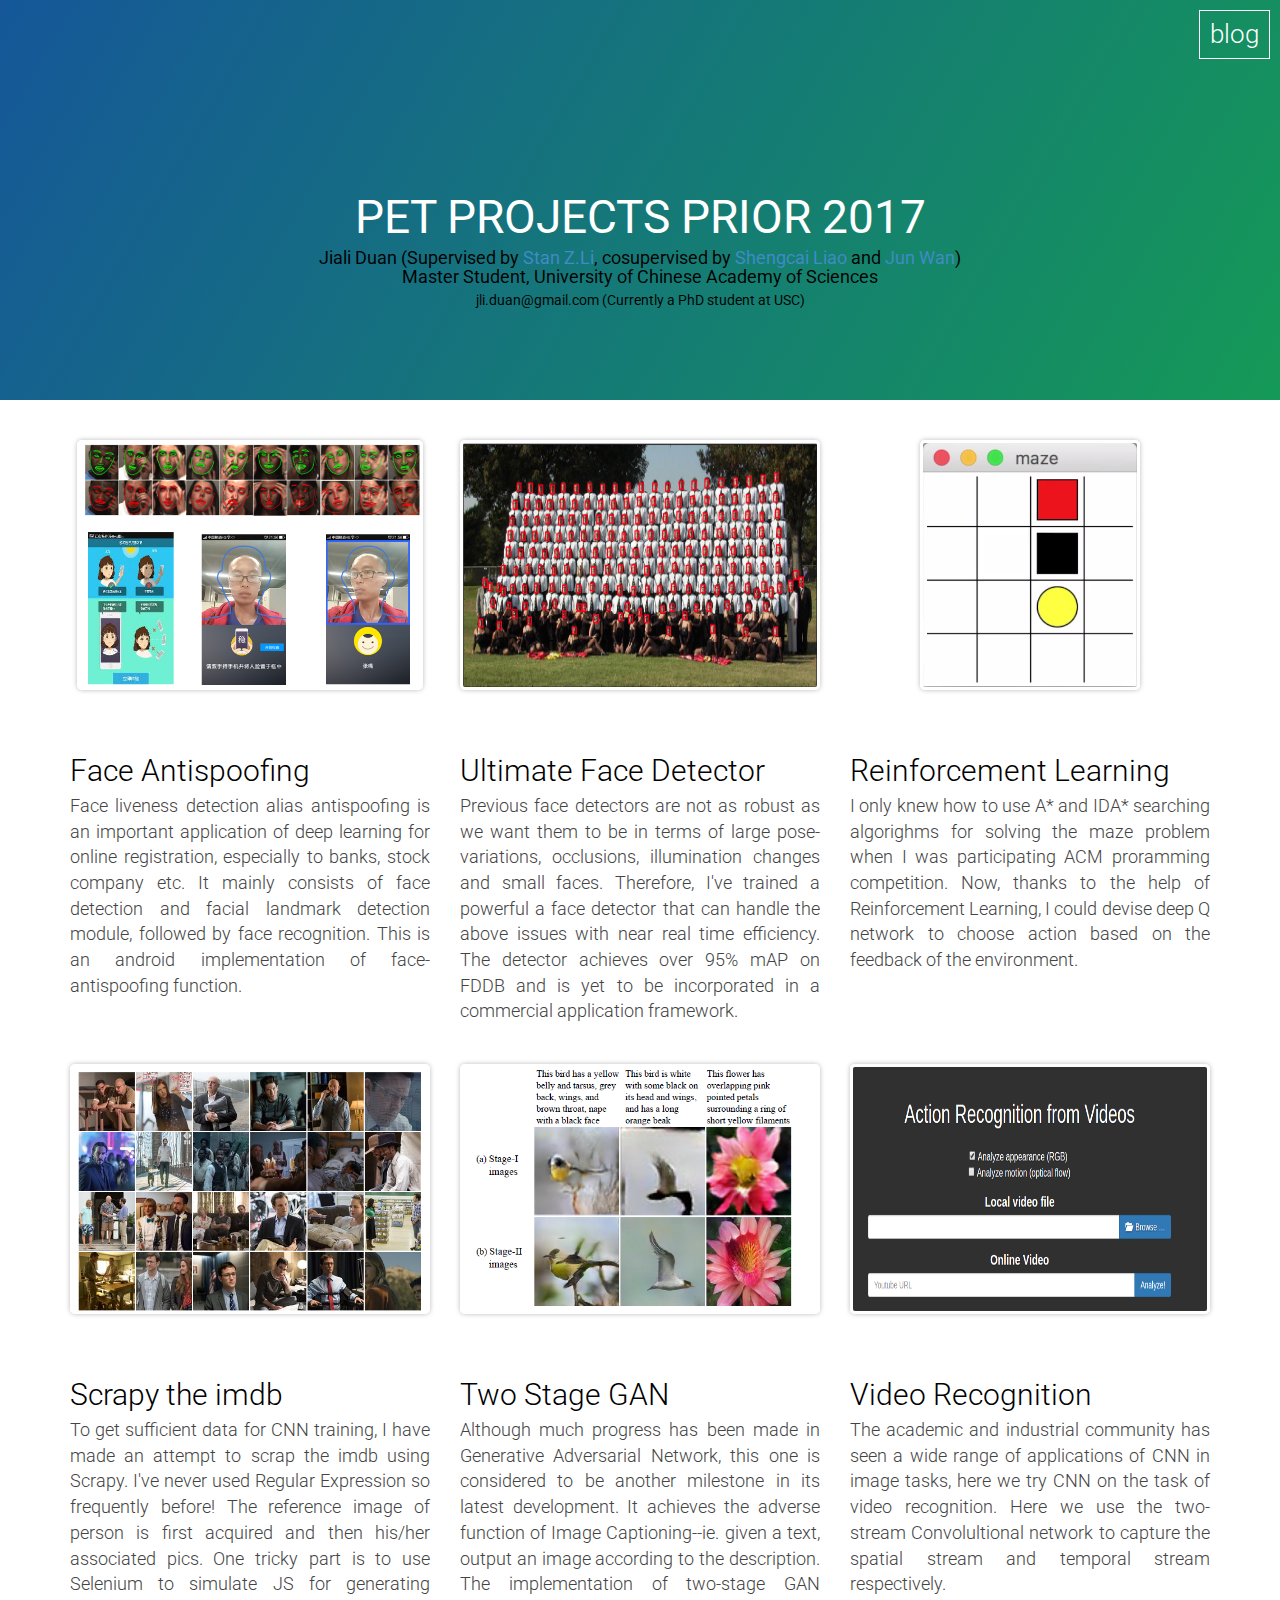
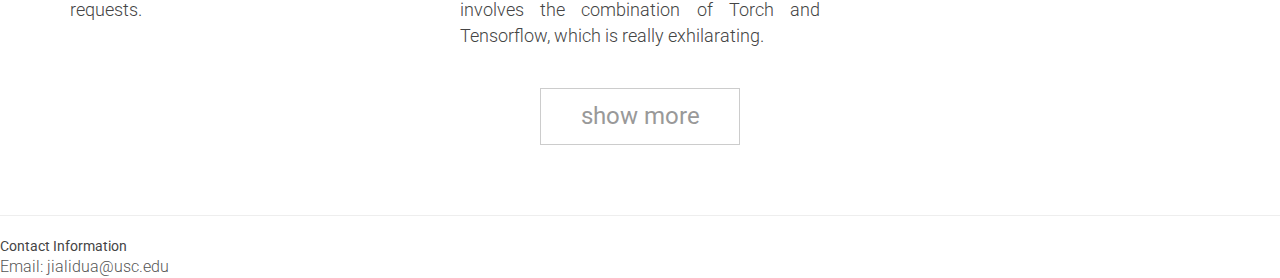
==== commit fd8e280f: "projects before 2017" ====
--- a/index.html
+++ b/index.html
@@ -176,7 +176,7 @@
 
      </div> 
 
-
+    <br><br>
      <div class="showmore" id="showmorepubs">
        show more
        </div>
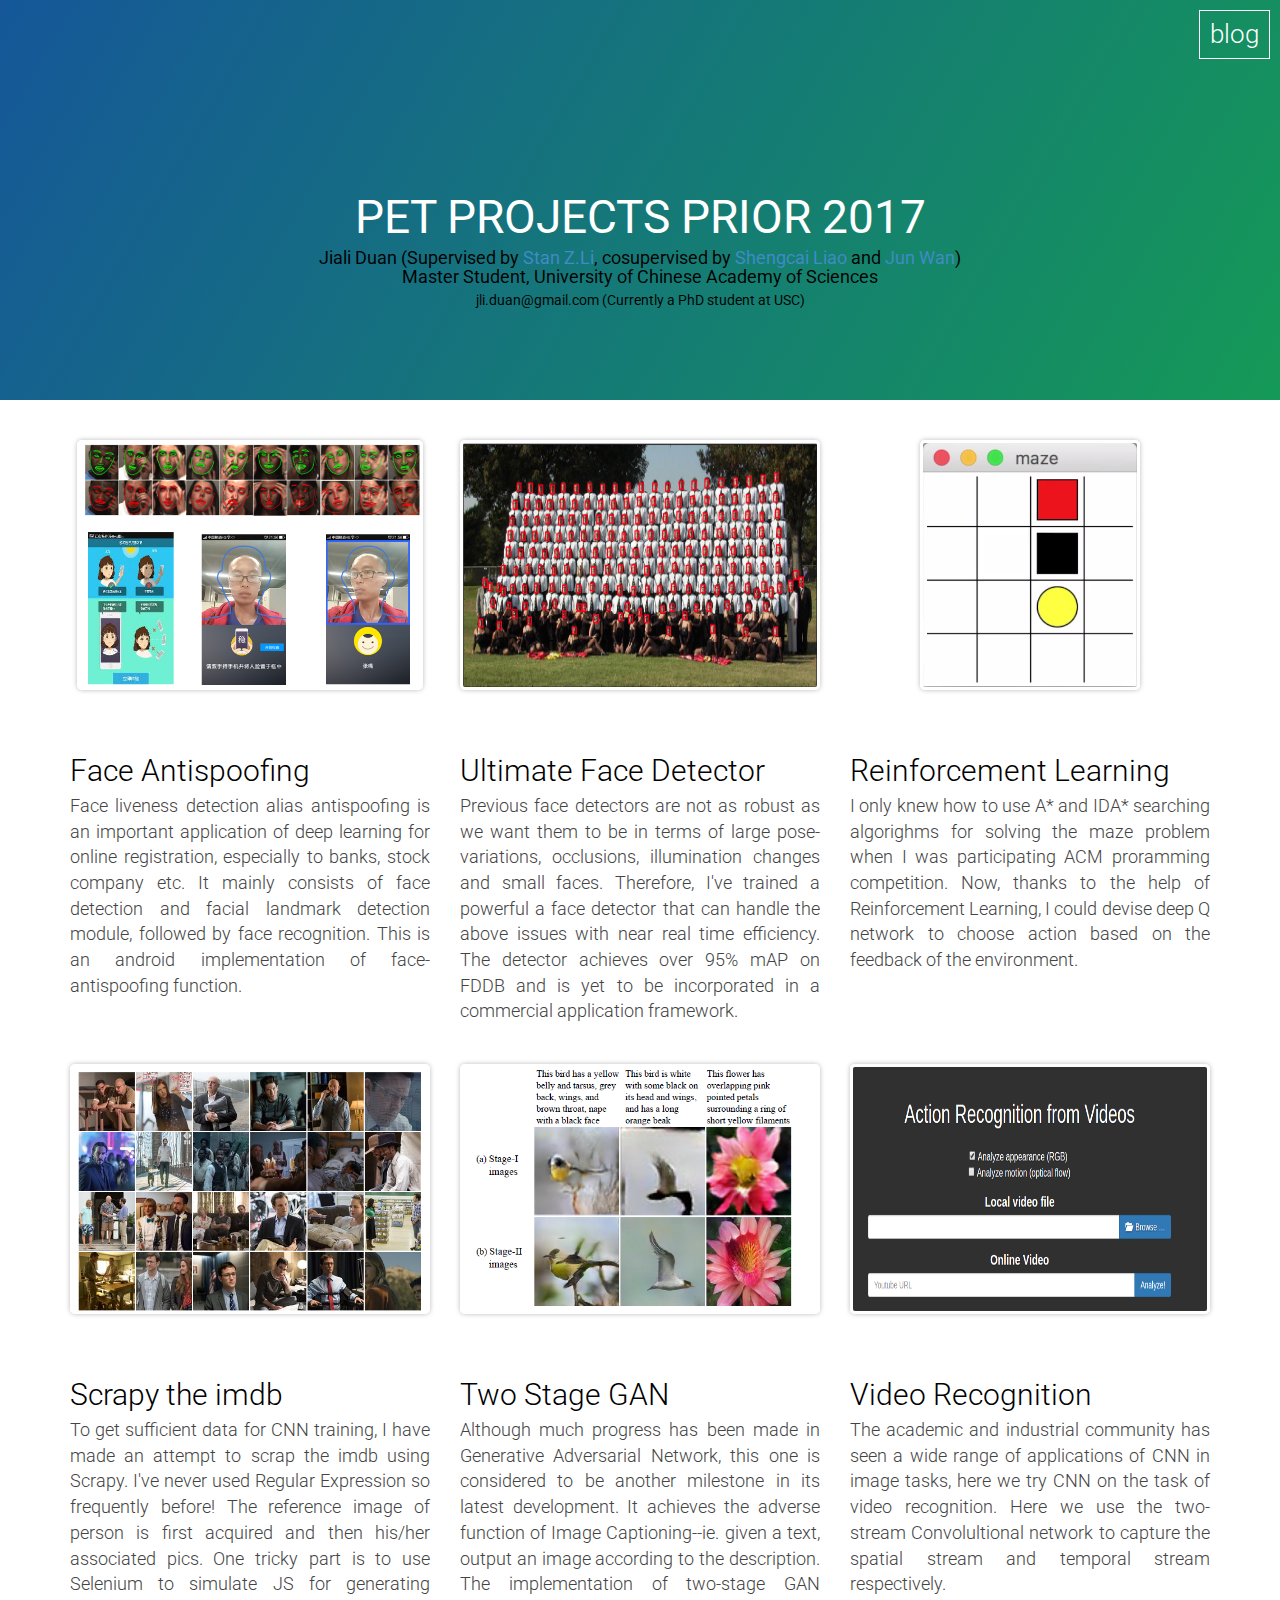
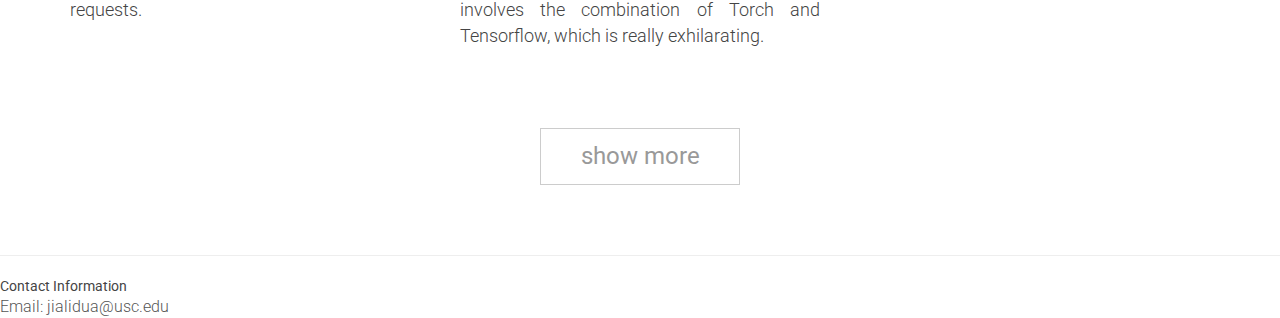
==== commit 6f77abe9: "projects before 2017" ====
--- a/index.html
+++ b/index.html
@@ -176,7 +176,7 @@
 
      </div> 
 
-    <br><br>
+    <br><br><br><br>
      <div class="showmore" id="showmorepubs">
        show more
        </div>
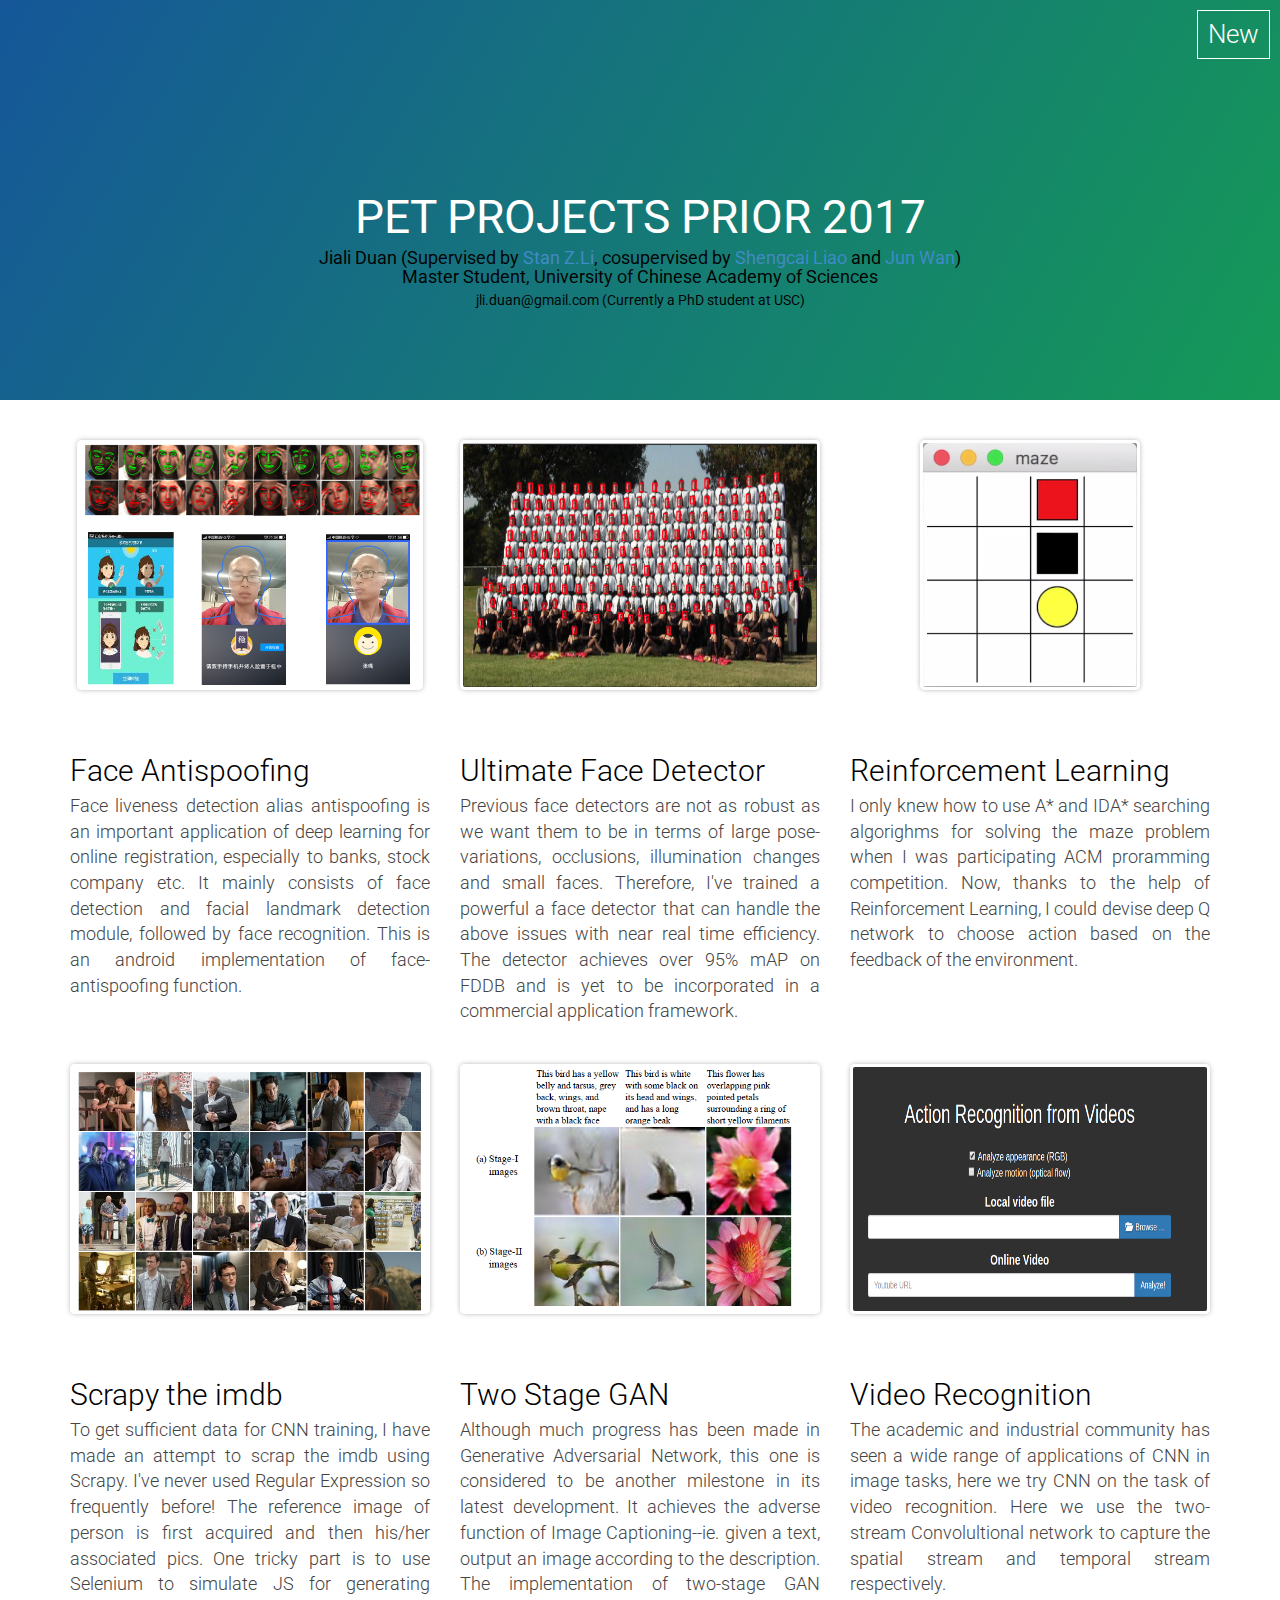
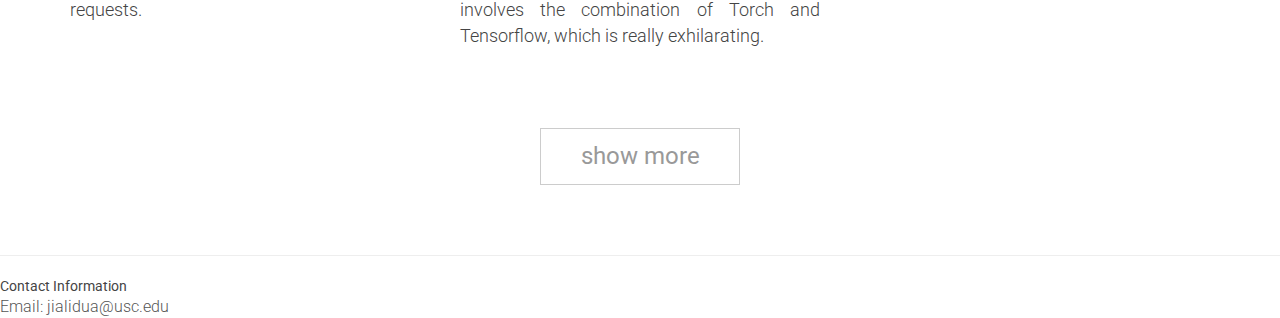
==== commit af762e1d: "projects before 2017" ====
--- a/index.html
+++ b/index.html
@@ -20,7 +20,7 @@
 <div id="header" class="bg1">
   <div id="topnav">
     <ul>
-      <li><a href="http://lids-test.usc.edu:1313/">blog</a></li>
+      <li><a href="http://mcl-lab.usc.edu:1313/">New</a></li>
     </ul>
   </div>
   <div id="headerblob">
